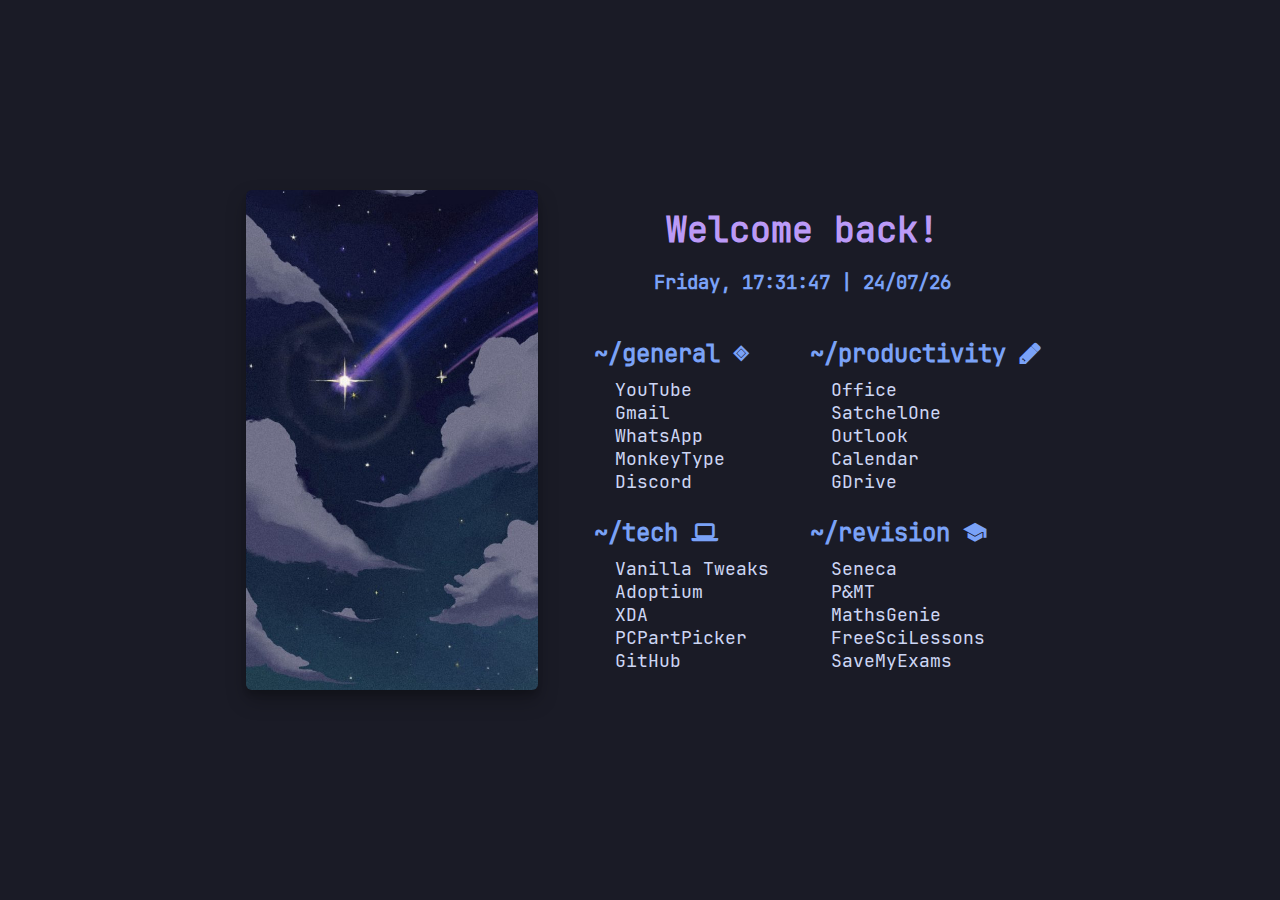
==== kunzooz/index.html @ a513d1ed "Add files via upload" ====
<!DOCTYPE html>
<html>

<head>
  <title>~/startpage 🏠</title>
  <link rel="stylesheet" type="text/css" href="../src/style.css">
  <link rel="stylesheet" type="text/css" href="colors.css">
  <link rel="stylesheet" type="text/css" href="overrides.css">
  <link rel="icon"
    href="https://code.toofishes.net/cgit/dan/archweb.git/plain/public/static/logos/archlinux-logo-only.svg"
</head>

<body>
  <div class="image" id="imageDiv">
    <img alt="cover-image" id="image" src="../src/images/image3.jpg">
  </div>
  <link-grid class="slide-in">
    <greeting>Welcome back!</greeting>
    <date id="date"></date>
    <url-list>
      <li>~/general ◈</li>
      <li><a href="https://www.youtube.com/">YouTube</a></li>
      <li><a href="https://mail.google.com">Gmail</a></li>
      <li><a href="https://web.whatsapp.com/">WhatsApp</a></li>
      <li><a href="https://monkeytype.com/">MonkeyType</a></li>
      <li><a href="https://discord.com">Discord</a></li>
    </url-list>
    <url-list>
      <li>~/productivity </li>
      <li><a href="https://www.office.com/">Office</a></li>
      <li><a href="https://www.satchelone.com">SatchelOne</a></li>
      <li><a href="https://outlook.live.com">Outlook</a></li>
      <li><a href="https://calendar.google.com">Calendar</a></li>
      <li><a href="https://drive.google.com/drive/u/0/my-drive">GDrive</a></li>
    </url-list>
    <url-list>
      <li>~/tech </li>
      <li><a href="https://vanillatweaks.net/picker/resource-packs/">Vanilla Tweaks</a></li>
      <li><a href="https://adoptium.net/en-GB/temurin/releases/?version=19">Adoptium</a></li>
      <li><a href="https://forum.xda-developers.com/f/oneplus-10-pro.12503/">XDA</a></li>
      <li><a href="https://uk.pcpartpicker.com/list/">PCPartPicker</a></li>
      <li><a href="https://github.com/">GitHub</a></li>
    </url-list>
    <url-list>
      <li>~/revision 拾</li>
      <li><a href="https://app.senecalearning.com/">Seneca</a></li>
      <li><a href="https://www.physicsandmathstutor.com">P&MT</a></li>
      <li><a href="https://www/mathsgenie.co.uk/gcse.html">MathsGenie</a></li>
      <li><a href="https://www.freesciencelessons.co.uk/">FreeSciLessons</a></li>
      <li><a href="https://www.savemyexams.co.uk">SaveMyExams</a></li>
    </url-list>
  </link-grid>
  <script type="text/javascript" src="./localStorageHelper.js"></script>
  <script type="text/javascript" src="../src/dateHelper.js"></script>
  <script type="text/javascript" src="../src/colorHelper.js"></script>
</body>

</html>
---- src/style.css ----
@font-face {
  font-family: "JetBrains";
  src:
    local('JetBrains Mono Regular Nerd Font Complete'),
    url('../src/JetBrains.woff2'),
    url('../src/JetBrains.ttf');
}



html {
  align-items: center;
  display: flex;
  height: 100%;
  justify-content: center;
}

body {
  display: flex;
  color: var(--secondary-color);
  background: var(--bg-color);
  padding: 1em;
  font-family: JetBrains;
  transition: background 0.5s ease-out, color 0.5s ease-out;
}

img {
  height: 500px;
  width: 292px;
  margin-top: -1em;
  margin-right: 2em;
  border-radius: 6px;
  box-shadow: 0 10px 20px rgba(0, 0, 0, 0.25), 0 5px 5px rgba(0, 0, 0, 0.12);
  opacity: 1;
  animation: fadeIn ease-in-out 0.5s;
  transition: transform 0.2s, opacity 0.2s ease-out;
  object-fit: cover;
}

.fade-out {
  opacity: 0;
}

img:hover {
  transform: scale(1.1); /* (110% zoom - Note: if the zoom is too large, it will go outside of the viewport) */
  cursor: pointer;
}

@keyframes fadeIn {
  0% {
    opacity: 0;
  }
  20% {
    opacity: 0;
}
  100% {
    opacity: 1;
  }
}


.slide-in {
  animation: slide-in 0.5s ease-in-out forwards;
}


@keyframes slide-in {
  0% {
    transform: translateX(100%);
    opacity: 0;
  }
  20% {
    transform: translateX(100%);
    opacity: 0;
}
  100% {
    transform: translateX(0);
    opacity: 1;
  }
}

@media (max-width: 775px) {
  img {
    display: none;
  }
}

link-grid {
  display: grid;
  grid-row-gap: 1em;
  grid-template-columns: 1fr 1fr;
  min-width: 24em;
  grid-auto-rows: max-content;
}

greeting {
  font-size: 2.2em;
  font-weight: bold;
  grid-column: 1/-1;
  text-align: center;
}

date {
  font-size: 1.2em;
  font-weight: 600;
  color: var(--accent-color);
  grid-column: 1/-1;
  text-align: center;
  margin-bottom: 1em;
  transition: color 0.2s ease-out;
}

url-list {
  white-space: nowrap;
  list-style-type: none;
}

li {
  margin-left: 2.8em;
}

li:first-child {
  display: inline-block;
  color: var(--accent-color);
  font-size: 1.5em;
  font-weight: 600;
  text-align: center;
  line-height: 2em;
  margin-left: 1em;
  transition: color 0.2s ease-out;
}

a {
  color: var(--primary-color);
  font-size: 1.1em;
  text-decoration: none;
  transition: color ease-out 0.2s;
}

a:hover {
  color:var(--link-accent-color);
  font-style: italic;
}
---- kunzooz/overrides.css ----
url-list:nth-child(even) {
  margin-left: -1em;
}
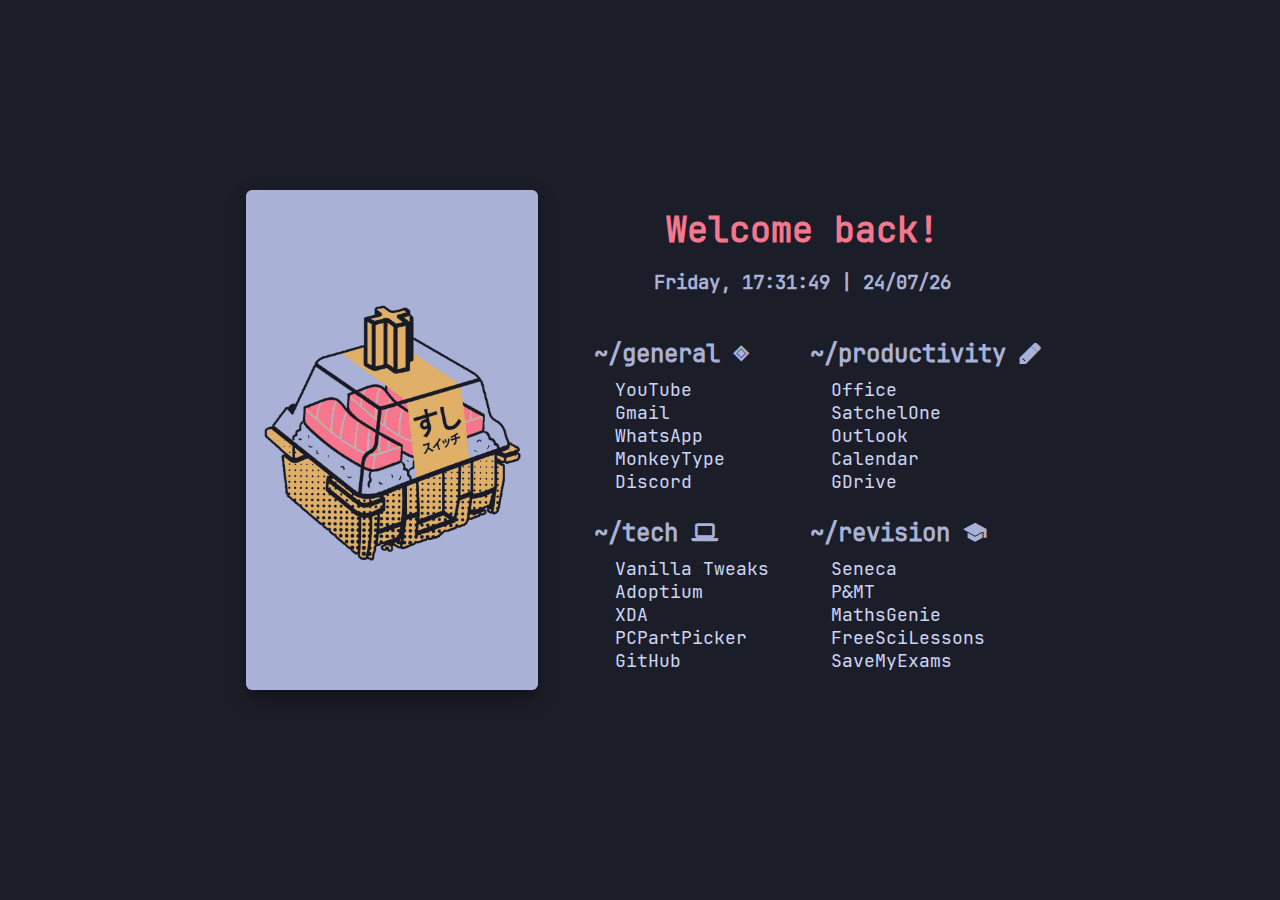
==== commit 35bdfda7: "update fazzi/index.html, kunzooz/index.html, sam/index.html and colorHelper.js" ====
--- a/kunzooz/index.html
+++ b/kunzooz/index.html
@@ -1,58 +1,72 @@
 <!DOCTYPE html>
 <html>
+  <head>
+    <title>~/startpage 🏠</title>
+    <link rel="stylesheet" type="text/css" href="../src/style.css" />
+    <link rel="stylesheet" type="text/css" href="colors.css" />
+    <link rel="stylesheet" type="text/css" href="overrides.css" />
+    <link rel="icon"
+    href="https://code.toofishes.net/cgit/dan/archweb.git/plain/public/static/logos/archlinux-logo-only.svg"
+  </head>
 
-<head>
-  <title>~/startpage 🏠</title>
-  <link rel="stylesheet" type="text/css" href="../src/style.css">
-  <link rel="stylesheet" type="text/css" href="colors.css">
-  <link rel="stylesheet" type="text/css" href="overrides.css">
-  <link rel="icon"
-    href="https://code.toofishes.net/cgit/dan/archweb.git/plain/public/static/logos/archlinux-logo-only.svg"
-</head>
-
-<body>
-  <div class="image" id="imageDiv">
-    <img alt="cover-image" id="image" src="../src/images/image3.jpg">
-  </div>
-  <link-grid class="slide-in">
-    <greeting>Welcome back!</greeting>
-    <date id="date"></date>
-    <url-list>
-      <li>~/general ◈</li>
-      <li><a href="https://www.youtube.com/">YouTube</a></li>
-      <li><a href="https://mail.google.com">Gmail</a></li>
-      <li><a href="https://web.whatsapp.com/">WhatsApp</a></li>
-      <li><a href="https://monkeytype.com/">MonkeyType</a></li>
-      <li><a href="https://discord.com">Discord</a></li>
-    </url-list>
-    <url-list>
-      <li>~/productivity </li>
-      <li><a href="https://www.office.com/">Office</a></li>
-      <li><a href="https://www.satchelone.com">SatchelOne</a></li>
-      <li><a href="https://outlook.live.com">Outlook</a></li>
-      <li><a href="https://calendar.google.com">Calendar</a></li>
-      <li><a href="https://drive.google.com/drive/u/0/my-drive">GDrive</a></li>
-    </url-list>
-    <url-list>
-      <li>~/tech </li>
-      <li><a href="https://vanillatweaks.net/picker/resource-packs/">Vanilla Tweaks</a></li>
-      <li><a href="https://adoptium.net/en-GB/temurin/releases/?version=19">Adoptium</a></li>
-      <li><a href="https://forum.xda-developers.com/f/oneplus-10-pro.12503/">XDA</a></li>
-      <li><a href="https://uk.pcpartpicker.com/list/">PCPartPicker</a></li>
-      <li><a href="https://github.com/">GitHub</a></li>
-    </url-list>
-    <url-list>
-      <li>~/revision 拾</li>
-      <li><a href="https://app.senecalearning.com/">Seneca</a></li>
-      <li><a href="https://www.physicsandmathstutor.com">P&MT</a></li>
-      <li><a href="https://www/mathsgenie.co.uk/gcse.html">MathsGenie</a></li>
-      <li><a href="https://www.freesciencelessons.co.uk/">FreeSciLessons</a></li>
-      <li><a href="https://www.savemyexams.co.uk">SaveMyExams</a></li>
-    </url-list>
-  </link-grid>
-  <script type="text/javascript" src="./localStorageHelper.js"></script>
-  <script type="text/javascript" src="../src/dateHelper.js"></script>
-  <script type="text/javascript" src="../src/colorHelper.js"></script>
-</body>
-
+  <body>
+    <div class="image" id="imageDiv">
+      <img alt="cover-image" id="image" src="../src/images/key.png" />
+    </div>
+    <link-grid class="slide-in">
+      <greeting>Welcome back!</greeting>
+      <date id="date"></date>
+      <url-list>
+        <li>~/general ◈</li>
+        <li><a href="https://www.youtube.com/">YouTube</a></li>
+        <li><a href="https://mail.google.com">Gmail</a></li>
+        <li><a href="https://web.whatsapp.com/">WhatsApp</a></li>
+        <li><a href="https://monkeytype.com/">MonkeyType</a></li>
+        <li><a href="https://discord.com">Discord</a></li>
+      </url-list>
+      <url-list>
+        <li>~/productivity </li>
+        <li><a href="https://www.office.com/">Office</a></li>
+        <li><a href="https://www.satchelone.com">SatchelOne</a></li>
+        <li><a href="https://outlook.live.com">Outlook</a></li>
+        <li><a href="https://calendar.google.com">Calendar</a></li>
+        <li>
+          <a href="https://drive.google.com/drive/u/0/my-drive">GDrive</a>
+        </li>
+      </url-list>
+      <url-list>
+        <li>~/tech </li>
+        <li>
+          <a href="https://vanillatweaks.net/picker/resource-packs/"
+            >Vanilla Tweaks</a
+          >
+        </li>
+        <li>
+          <a href="https://adoptium.net/en-GB/temurin/releases/?version=19"
+            >Adoptium</a
+          >
+        </li>
+        <li>
+          <a href="https://forum.xda-developers.com/f/oneplus-10-pro.12503/"
+            >XDA</a
+          >
+        </li>
+        <li><a href="https://uk.pcpartpicker.com/list/">PCPartPicker</a></li>
+        <li><a href="https://github.com/">GitHub</a></li>
+      </url-list>
+      <url-list>
+        <li>~/revision 拾</li>
+        <li><a href="https://app.senecalearning.com/">Seneca</a></li>
+        <li><a href="https://www.physicsandmathstutor.com">P&MT</a></li>
+        <li><a href="https://www/mathsgenie.co.uk/gcse.html">MathsGenie</a></li>
+        <li>
+          <a href="https://www.freesciencelessons.co.uk/">FreeSciLessons</a>
+        </li>
+        <li><a href="https://www.savemyexams.co.uk">SaveMyExams</a></li>
+      </url-list>
+    </link-grid>
+    <script type="text/javascript" src="./localStorageHelper.js"></script>
+    <script type="text/javascript" src="../src/dateHelper.js"></script>
+    <script type="text/javascript" src="../src/colorHelper.js"></script>
+  </body>
 </html>
